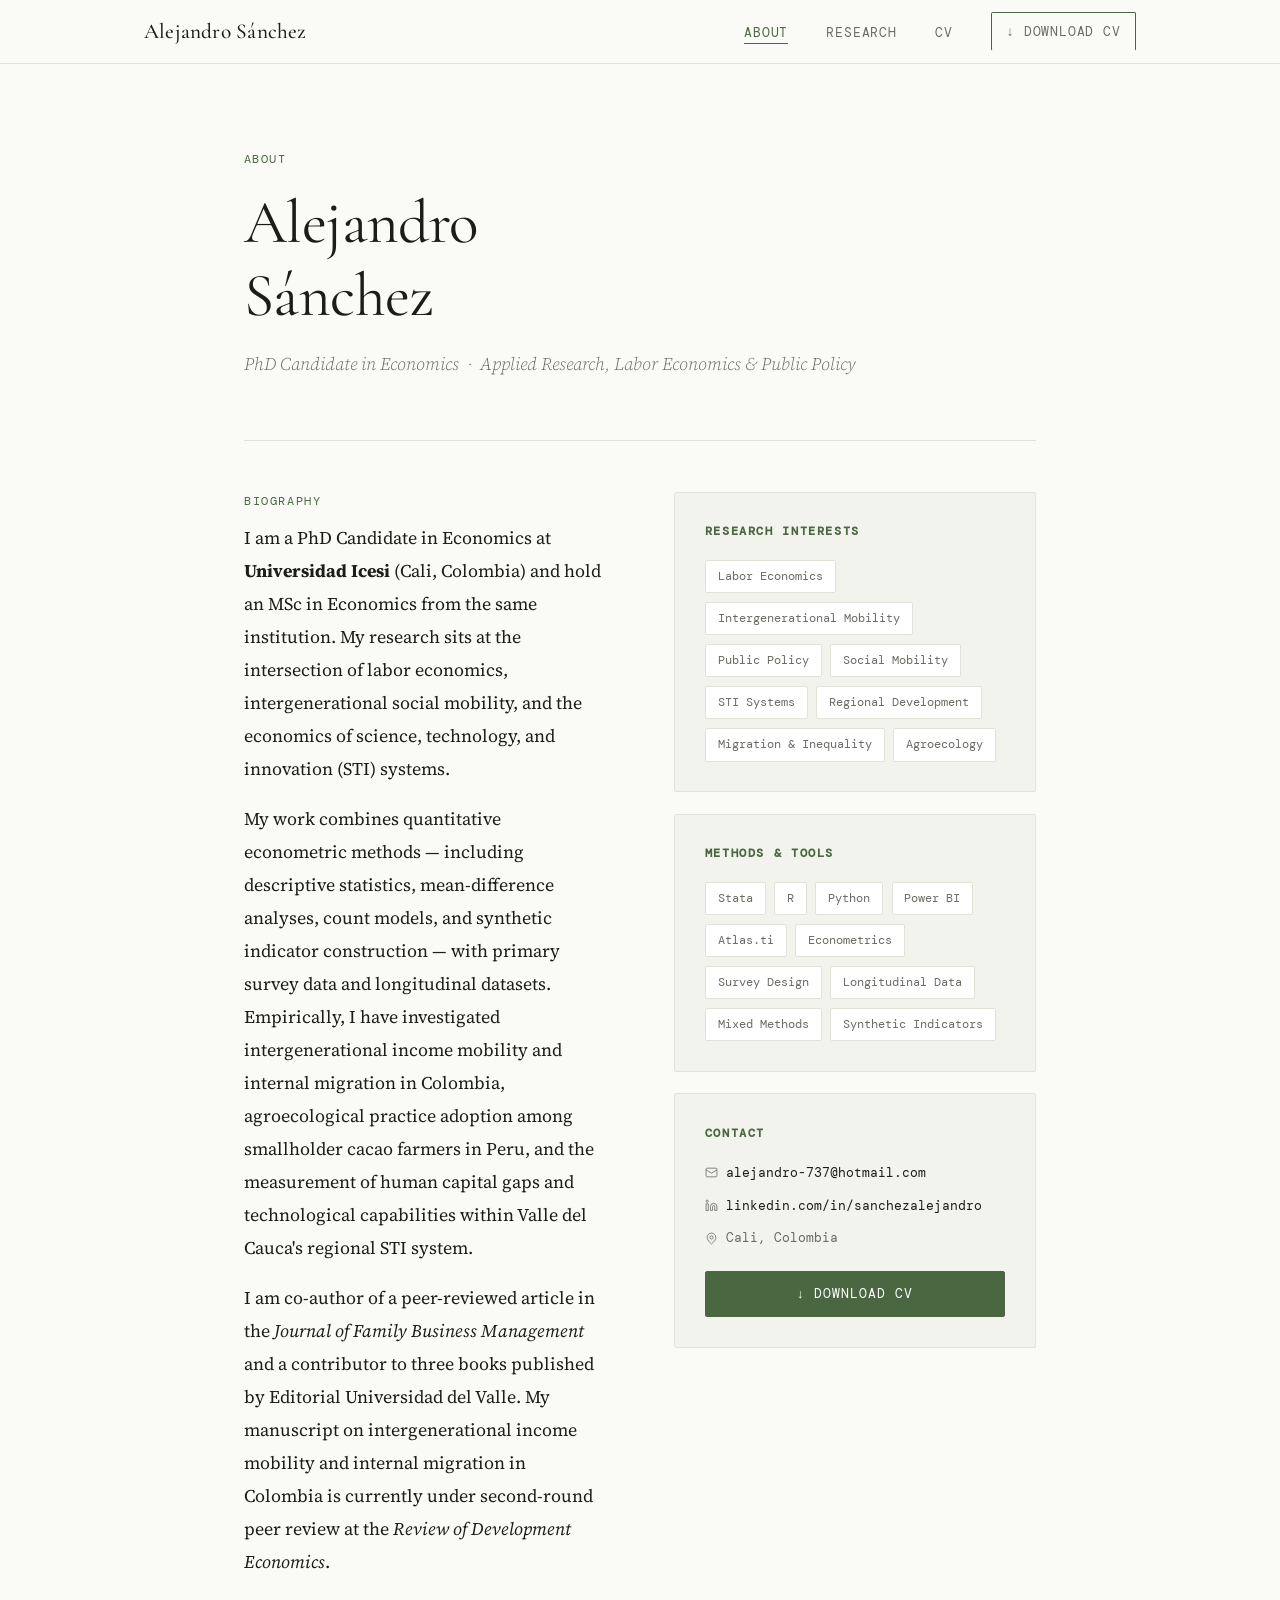
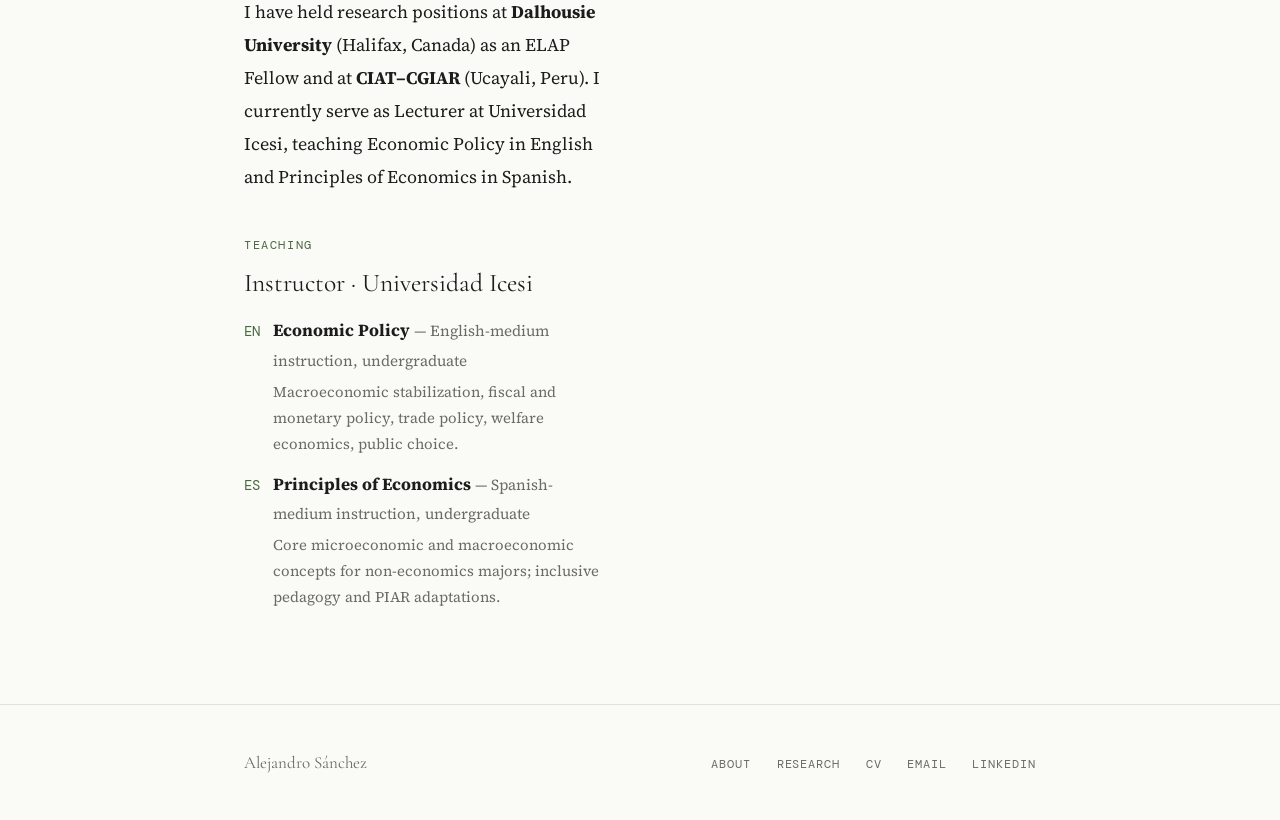
==== index.html @ cd6d00a6 "Initial website upload" ====
<!DOCTYPE html>
<html lang="en">
<head>
  <meta charset="UTF-8" />
  <meta name="viewport" content="width=device-width, initial-scale=1.0" />
  <title>Alejandro Sánchez — Economist & Researcher</title>
  <meta name="description" content="PhD Candidate in Economics at Universidad Icesi. Research in labor economics, intergenerational social mobility, and public policy." />
  <link rel="stylesheet" href="styles.css" />
</head>
<body>

  <!-- ── Navigation ──────────────────────────────────────── -->
  <nav aria-label="Main navigation">
    <div class="nav-inner">
      <a href="index.html" class="nav-brand">Alejandro Sánchez</a>
      <button class="nav-toggle" aria-label="Toggle menu" aria-expanded="false">
        <span></span><span></span><span></span>
      </button>
      <ul class="nav-links">
        <li><a href="index.html">About</a></li>
        <li><a href="research.html">Research</a></li>
        <li><a href="cv.html">CV</a></li>
        <li>
          <a href="YOUR_CV_FILE.pdf" class="btn btn-outline" download style="padding: 0.4rem 0.85rem; border-radius: 2px;">
            ↓ Download CV
          </a>
        </li>
      </ul>
    </div>
  </nav>

  <!-- ── Main Content ────────────────────────────────────── -->
  <main>
    <div class="container">

      <!-- Hero -->
      <div class="page-hero">
        <div class="label">About</div>
        <h1>Alejandro<br>Sánchez</h1>
        <p class="subtitle">PhD Candidate in Economics &nbsp;·&nbsp; Applied Research, Labor Economics &amp; Public Policy</p>
      </div>

      <!-- Bio + Aside -->
      <section style="border-bottom: none; padding-top: 3rem;">
        <div class="about-intro">

          <!-- Biography -->
          <div class="bio">
            <div class="section-label">Biography</div>
            <p>
              I am a PhD Candidate in Economics at <strong>Universidad Icesi</strong> (Cali, Colombia) and hold an MSc in Economics from the same institution. My research sits at the intersection of labor economics, intergenerational social mobility, and the economics of science, technology, and innovation (STI) systems.
            </p>
            <p>
              My work combines quantitative econometric methods — including descriptive statistics, mean-difference analyses, count models, and synthetic indicator construction — with primary survey data and longitudinal datasets. Empirically, I have investigated intergenerational income mobility and internal migration in Colombia, agroecological practice adoption among smallholder cacao farmers in Peru, and the measurement of human capital gaps and technological capabilities within Valle del Cauca's regional STI system.
            </p>
            <p>
              I am co-author of a peer-reviewed article in the <em>Journal of Family Business Management</em> and a contributor to three books published by Editorial Universidad del Valle. My manuscript on intergenerational income mobility and internal migration in Colombia is currently under second-round peer review at the <em>Review of Development Economics</em>.
            </p>
            <p>
              I have held research positions at <strong>Dalhousie University</strong> (Halifax, Canada) as an ELAP Fellow and at <strong>CIAT–CGIAR</strong> (Ucayali, Peru). I currently serve as Lecturer at Universidad Icesi, teaching Economic Policy in English and Principles of Economics in Spanish.
            </p>

            <!-- Teaching -->
            <div style="margin-top: 2.5rem;">
              <div class="section-label">Teaching</div>
              <h2 style="font-size: 1.5rem; margin-bottom: 1rem;">Instructor · Universidad Icesi</h2>
              <ul style="list-style: none; display: flex; flex-direction: column; gap: 0.75rem;">
                <li style="display: flex; gap: 0.75rem; align-items: baseline;">
                  <span class="mono text-accent">EN</span>
                  <div>
                    <strong>Economic Policy</strong> <span class="text-muted" style="font-size:0.9rem;">— English-medium instruction, undergraduate</span>
                    <div style="font-size:0.875rem; color: var(--text-muted); margin-top: 0.2rem;">Macroeconomic stabilization, fiscal and monetary policy, trade policy, welfare economics, public choice.</div>
                  </div>
                </li>
                <li style="display: flex; gap: 0.75rem; align-items: baseline;">
                  <span class="mono text-accent">ES</span>
                  <div>
                    <strong>Principles of Economics</strong> <span class="text-muted" style="font-size:0.9rem;">— Spanish-medium instruction, undergraduate</span>
                    <div style="font-size:0.875rem; color: var(--text-muted); margin-top: 0.2rem;">Core microeconomic and macroeconomic concepts for non-economics majors; inclusive pedagogy and PIAR adaptations.</div>
                  </div>
                </li>
              </ul>
            </div>

          </div><!-- /.bio -->

          <!-- Aside card -->
          <aside class="about-aside">
            <div class="aside-card" style="margin-bottom: 1.25rem;">
              <h4>Research Interests</h4>
              <ul class="interest-list">
                <li class="tag">Labor Economics</li>
                <li class="tag">Intergenerational Mobility</li>
                <li class="tag">Public Policy</li>
                <li class="tag">Social Mobility</li>
                <li class="tag">STI Systems</li>
                <li class="tag">Regional Development</li>
                <li class="tag">Migration &amp; Inequality</li>
                <li class="tag">Agroecology</li>
              </ul>
            </div>

            <div class="aside-card" style="margin-bottom: 1.25rem;">
              <h4>Methods &amp; Tools</h4>
              <ul class="methods-list">
                <li class="tag">Stata</li>
                <li class="tag">R</li>
                <li class="tag">Python</li>
                <li class="tag">Power BI</li>
                <li class="tag">Atlas.ti</li>
                <li class="tag">Econometrics</li>
                <li class="tag">Survey Design</li>
                <li class="tag">Longitudinal Data</li>
                <li class="tag">Mixed Methods</li>
                <li class="tag">Synthetic Indicators</li>
              </ul>
            </div>

            <div class="aside-card">
              <h4>Contact</h4>
              <ul class="contact-list">
                <li>
                  <svg width="13" height="13" viewBox="0 0 24 24" fill="none" stroke="currentColor" stroke-width="1.5" aria-hidden="true"><rect x="2" y="4" width="20" height="16" rx="2"/><path d="m22 7-8.97 5.7a1.94 1.94 0 0 1-2.06 0L2 7"/></svg>
                  <a href="mailto:alejandro-737@hotmail.com">alejandro-737@hotmail.com</a>
                </li>
                <li>
                  <svg width="13" height="13" viewBox="0 0 24 24" fill="none" stroke="currentColor" stroke-width="1.5" aria-hidden="true"><path d="M16 8a6 6 0 0 1 6 6v7h-4v-7a2 2 0 0 0-2-2 2 2 0 0 0-2 2v7h-4v-7a6 6 0 0 1 6-6z"/><rect x="2" y="9" width="4" height="12"/><circle cx="4" cy="4" r="2"/></svg>
                  <a href="https://linkedin.com/in/sanchezalejandro" target="_blank" rel="noopener">linkedin.com/in/sanchezalejandro</a>
                </li>
                <li>
                  <svg width="13" height="13" viewBox="0 0 24 24" fill="none" stroke="currentColor" stroke-width="1.5" aria-hidden="true"><path d="M20 10c0 6-8 12-8 12s-8-6-8-12a8 8 0 1 1 16 0z"/><circle cx="12" cy="10" r="3"/></svg>
                  <span>Cali, Colombia</span>
                </li>
              </ul>
              <a href="YOUR_CV_FILE.pdf" class="btn btn-primary" download style="width: 100%; justify-content: center;">
                ↓ Download CV
              </a>
            </div>
          </aside>

        </div>
      </section>

    </div><!-- /.container -->
  </main>

  <!-- ── Footer ───────────────────────────────────────────── -->
  <footer>
    <div class="container footer-inner">
      <span class="footer-name">Alejandro Sánchez</span>
      <ul class="footer-links">
        <li><a href="index.html">About</a></li>
        <li><a href="research.html">Research</a></li>
        <li><a href="cv.html">CV</a></li>
        <li><a href="mailto:alejandro-737@hotmail.com">Email</a></li>
        <li><a href="https://linkedin.com/in/sanchezalejandro" target="_blank" rel="noopener">LinkedIn</a></li>
      </ul>
    </div>
  </footer>

  <script src="script.js"></script>
</body>
</html>
---- styles.css ----
/* ============================================================
   styles.css — Alejandro Sánchez Academic Personal Site
   Theme: Quiet Editorial / Scholarly Minimalism
   ============================================================ */

/* ── Google Fonts ─────────────────────────────────────────── */
@import url('https://fonts.googleapis.com/css2?family=Cormorant+Garamond:ital,wght@0,300;0,400;0,500;0,600;1,300;1,400&family=Source+Serif+4:ital,opsz,wght@0,8..60,300;0,8..60,400;0,8..60,600;1,8..60,300;1,8..60,400&family=DM+Mono:wght@300;400&display=swap');

/* ── CSS Custom Properties ────────────────────────────────── */
:root {
  --bg:           #FAFAF7;
  --bg-alt:       #F3F3EE;
  --text:         #1C1C1A;
  --text-muted:   #6B6B65;
  --accent:       #4A6741;
  --accent-light: #E8EFDF;
  --border:       #E2E2DA;
  --white:        #FFFFFF;

  --font-display: 'Cormorant Garamond', Georgia, serif;
  --font-body:    'Source Serif 4', Georgia, serif;
  --font-mono:    'DM Mono', 'Courier New', monospace;

  --nav-h:        64px;
  --max-w:        860px;
  --max-w-wide:   1060px;

  --transition:   0.18s ease;
}

/* ── Reset & Base ─────────────────────────────────────────── */
*, *::before, *::after { box-sizing: border-box; margin: 0; padding: 0; }

html { scroll-behavior: smooth; font-size: 17px; }

body {
  font-family: var(--font-body);
  background: var(--bg);
  color: var(--text);
  line-height: 1.75;
  -webkit-font-smoothing: antialiased;
}

img { display: block; max-width: 100%; }

a {
  color: var(--accent);
  text-decoration: none;
  transition: opacity var(--transition);
}
a:hover { opacity: 0.72; }

/* ── Navigation ───────────────────────────────────────────── */
nav {
  position: fixed;
  top: 0; left: 0; right: 0;
  height: var(--nav-h);
  background: rgba(250, 250, 247, 0.94);
  backdrop-filter: blur(8px);
  -webkit-backdrop-filter: blur(8px);
  border-bottom: 1px solid var(--border);
  z-index: 100;
  display: flex;
  align-items: center;
}

.nav-inner {
  width: 100%;
  max-width: var(--max-w-wide);
  margin: 0 auto;
  padding: 0 2rem;
  display: flex;
  align-items: center;
  justify-content: space-between;
}

.nav-brand {
  font-family: var(--font-display);
  font-size: 1.25rem;
  font-weight: 500;
  color: var(--text);
  letter-spacing: 0.01em;
}
.nav-brand:hover { opacity: 1; color: var(--accent); }

.nav-links {
  display: flex;
  gap: 2.25rem;
  list-style: none;
  align-items: center;
}

.nav-links a {
  font-family: var(--font-mono);
  font-size: 0.78rem;
  font-weight: 400;
  letter-spacing: 0.06em;
  text-transform: uppercase;
  color: var(--text-muted);
  transition: color var(--transition);
  padding-bottom: 2px;
  border-bottom: 1px solid transparent;
}
.nav-links a:hover,
.nav-links a.active {
  color: var(--accent);
  border-bottom-color: var(--accent);
  opacity: 1;
}

/* Hamburger (mobile) */
.nav-toggle {
  display: none;
  background: none;
  border: none;
  cursor: pointer;
  padding: 4px;
  flex-direction: column;
  gap: 5px;
}
.nav-toggle span {
  display: block;
  width: 22px;
  height: 1.5px;
  background: var(--text);
  transition: var(--transition);
}

/* ── Page Layout ──────────────────────────────────────────── */
main {
  padding-top: var(--nav-h);
  min-height: 100vh;
}

.container {
  max-width: var(--max-w);
  margin: 0 auto;
  padding: 0 2rem;
}

.container-wide {
  max-width: var(--max-w-wide);
  margin: 0 auto;
  padding: 0 2rem;
}

/* ── Page Hero ────────────────────────────────────────────── */
.page-hero {
  padding: 5rem 0 3.5rem;
  border-bottom: 1px solid var(--border);
}

.page-hero .label {
  font-family: var(--font-mono);
  font-size: 0.72rem;
  letter-spacing: 0.12em;
  text-transform: uppercase;
  color: var(--accent);
  margin-bottom: 1rem;
}

.page-hero h1 {
  font-family: var(--font-display);
  font-size: clamp(2.4rem, 5vw, 3.6rem);
  font-weight: 400;
  line-height: 1.18;
  color: var(--text);
  letter-spacing: -0.01em;
}

.page-hero .subtitle {
  margin-top: 1rem;
  font-size: 1.05rem;
  color: var(--text-muted);
  font-style: italic;
  font-weight: 300;
}

/* ── Section Styles ───────────────────────────────────────── */
section {
  padding: 3.5rem 0;
  border-bottom: 1px solid var(--border);
}
section:last-child { border-bottom: none; }

.section-label {
  font-family: var(--font-mono);
  font-size: 0.68rem;
  letter-spacing: 0.14em;
  text-transform: uppercase;
  color: var(--accent);
  margin-bottom: 0.6rem;
}

h2 {
  font-family: var(--font-display);
  font-size: clamp(1.6rem, 3vw, 2.1rem);
  font-weight: 400;
  line-height: 1.25;
  margin-bottom: 1.75rem;
  color: var(--text);
}

h3 {
  font-family: var(--font-display);
  font-size: 1.3rem;
  font-weight: 500;
  margin-bottom: 0.4rem;
  color: var(--text);
}

p { margin-bottom: 1rem; }
p:last-child { margin-bottom: 0; }

/* ── About Page ───────────────────────────────────────────── */
.about-intro {
  display: grid;
  grid-template-columns: 1fr 1fr;
  gap: 4rem;
  align-items: start;
}

.about-intro .bio p {
  font-size: 1.05rem;
  line-height: 1.85;
}

.about-aside {
  position: sticky;
  top: calc(var(--nav-h) + 2rem);
}

.aside-card {
  background: var(--bg-alt);
  border: 1px solid var(--border);
  border-radius: 2px;
  padding: 1.75rem;
}

.aside-card h4 {
  font-family: var(--font-mono);
  font-size: 0.68rem;
  letter-spacing: 0.14em;
  text-transform: uppercase;
  color: var(--accent);
  margin-bottom: 1rem;
}

.interest-list, .methods-list {
  list-style: none;
  display: flex;
  flex-wrap: wrap;
  gap: 0.5rem;
}

.tag {
  font-family: var(--font-mono);
  font-size: 0.72rem;
  padding: 0.3rem 0.7rem;
  background: var(--white);
  border: 1px solid var(--border);
  color: var(--text-muted);
  border-radius: 2px;
  white-space: nowrap;
}

.contact-list {
  list-style: none;
  display: flex;
  flex-direction: column;
  gap: 0.55rem;
  margin-bottom: 1.25rem;
}

.contact-list li {
  font-family: var(--font-mono);
  font-size: 0.78rem;
  color: var(--text-muted);
  display: flex;
  align-items: center;
  gap: 0.5rem;
}

.contact-list a {
  color: var(--text);
}
.contact-list a:hover { color: var(--accent); opacity: 1; }

/* ── Buttons ──────────────────────────────────────────────── */
.btn {
  display: inline-flex;
  align-items: center;
  gap: 0.5rem;
  font-family: var(--font-mono);
  font-size: 0.75rem;
  letter-spacing: 0.08em;
  text-transform: uppercase;
  padding: 0.65rem 1.25rem;
  border: 1px solid currentColor;
  border-radius: 2px;
  transition: all var(--transition);
  cursor: pointer;
}

.btn-primary {
  background: var(--accent);
  color: var(--white);
  border-color: var(--accent);
}
.btn-primary:hover {
  background: transparent;
  color: var(--accent);
  opacity: 1;
}

.btn-outline {
  background: transparent;
  color: var(--accent);
  border-color: var(--accent);
}
.btn-outline:hover {
  background: var(--accent);
  color: var(--white);
  opacity: 1;
}

.btn-ghost {
  background: transparent;
  color: var(--text-muted);
  border-color: var(--border);
}
.btn-ghost:hover {
  color: var(--accent);
  border-color: var(--accent);
  opacity: 1;
}

/* ── Research Page ────────────────────────────────────────── */
.research-intro {
  font-size: 1.05rem;
  line-height: 1.85;
  max-width: 680px;
}

.project-grid {
  display: grid;
  gap: 1.5rem;
  margin-top: 1.5rem;
}

.project-card {
  background: var(--bg-alt);
  border: 1px solid var(--border);
  border-radius: 2px;
  padding: 1.75rem;
  border-left: 3px solid var(--accent);
  transition: border-color var(--transition);
}

.project-card:hover { border-left-color: var(--text); }

.project-card .project-meta {
  font-family: var(--font-mono);
  font-size: 0.68rem;
  letter-spacing: 0.1em;
  text-transform: uppercase;
  color: var(--accent);
  margin-bottom: 0.6rem;
}

.project-card h3 {
  font-size: 1.15rem;
  margin-bottom: 0.65rem;
}

.project-card p {
  font-size: 0.95rem;
  color: var(--text-muted);
  line-height: 1.7;
}

/* Publications */
.pub-list {
  display: flex;
  flex-direction: column;
  gap: 1.75rem;
  margin-top: 1rem;
}

.pub-item {
  padding-left: 1.25rem;
  border-left: 2px solid var(--border);
  transition: border-color var(--transition);
}
.pub-item:hover { border-left-color: var(--accent); }

.pub-item .pub-type {
  font-family: var(--font-mono);
  font-size: 0.65rem;
  letter-spacing: 0.12em;
  text-transform: uppercase;
  color: var(--accent);
  margin-bottom: 0.35rem;
}

.pub-item .pub-title {
  font-family: var(--font-display);
  font-size: 1.1rem;
  font-style: italic;
  font-weight: 400;
  line-height: 1.35;
  margin-bottom: 0.35rem;
}

.pub-item .pub-meta {
  font-size: 0.875rem;
  color: var(--text-muted);
  line-height: 1.5;
}

.pub-item .pub-doi {
  font-family: var(--font-mono);
  font-size: 0.72rem;
  margin-top: 0.4rem;
  color: var(--accent);
}

/* Methods grid */
.methods-grid {
  display: grid;
  grid-template-columns: repeat(auto-fill, minmax(200px, 1fr));
  gap: 1rem;
  margin-top: 1rem;
}

.method-item {
  background: var(--bg-alt);
  border: 1px solid var(--border);
  padding: 1rem 1.25rem;
  border-radius: 2px;
}

.method-item h4 {
  font-family: var(--font-mono);
  font-size: 0.72rem;
  letter-spacing: 0.08em;
  text-transform: uppercase;
  color: var(--accent);
  margin-bottom: 0.4rem;
}

.method-item p {
  font-size: 0.88rem;
  color: var(--text-muted);
}

/* Conference */
.conf-item {
  display: flex;
  gap: 1.5rem;
  padding: 1.25rem 0;
  border-bottom: 1px solid var(--border);
}
.conf-item:last-child { border-bottom: none; }

.conf-year {
  font-family: var(--font-mono);
  font-size: 0.75rem;
  color: var(--text-muted);
  min-width: 40px;
  padding-top: 0.15rem;
}

.conf-detail .conf-title {
  font-style: italic;
  margin-bottom: 0.2rem;
}

.conf-detail .conf-venue {
  font-family: var(--font-mono);
  font-size: 0.75rem;
  color: var(--text-muted);
}

/* ── CV Page ──────────────────────────────────────────────── */
.cv-header {
  display: flex;
  align-items: flex-start;
  justify-content: space-between;
  gap: 2rem;
  padding: 4rem 0 3rem;
  border-bottom: 1px solid var(--border);
}

.cv-name {
  font-family: var(--font-display);
  font-size: clamp(2.2rem, 4.5vw, 3.2rem);
  font-weight: 400;
  line-height: 1.1;
  letter-spacing: -0.01em;
}

.cv-headline {
  font-size: 1rem;
  color: var(--text-muted);
  margin-top: 0.5rem;
  font-style: italic;
}

.cv-contact-inline {
  display: flex;
  flex-direction: column;
  gap: 0.35rem;
  align-items: flex-end;
  padding-top: 0.4rem;
}

.cv-contact-inline span,
.cv-contact-inline a {
  font-family: var(--font-mono);
  font-size: 0.72rem;
  color: var(--text-muted);
}
.cv-contact-inline a:hover { color: var(--accent); opacity: 1; }

/* CV Sections */
.cv-section {
  padding: 2.5rem 0;
  border-bottom: 1px solid var(--border);
}
.cv-section:last-child { border-bottom: none; }

.cv-section-head {
  display: flex;
  align-items: baseline;
  gap: 1rem;
  margin-bottom: 1.75rem;
}

.cv-section-head h2 {
  font-size: 1.15rem;
  font-family: var(--font-display);
  font-weight: 500;
  text-transform: none;
  margin-bottom: 0;
  letter-spacing: 0;
}

.cv-section-head::after {
  content: '';
  flex: 1;
  height: 1px;
  background: var(--border);
}

/* CV Entry */
.cv-entry {
  display: grid;
  grid-template-columns: 140px 1fr;
  gap: 1rem 2rem;
  margin-bottom: 1.75rem;
}
.cv-entry:last-child { margin-bottom: 0; }

.cv-entry-date {
  font-family: var(--font-mono);
  font-size: 0.72rem;
  color: var(--text-muted);
  padding-top: 0.25rem;
  line-height: 1.5;
}

.cv-entry-content h3 {
  font-size: 1.05rem;
  margin-bottom: 0.2rem;
}

.cv-entry-content .cv-org {
  font-family: var(--font-mono);
  font-size: 0.75rem;
  color: var(--accent);
  margin-bottom: 0.55rem;
}

.cv-entry-content ul {
  list-style: none;
  padding: 0;
  display: flex;
  flex-direction: column;
  gap: 0.3rem;
}

.cv-entry-content ul li {
  font-size: 0.9rem;
  color: var(--text-muted);
  line-height: 1.65;
  padding-left: 1rem;
  position: relative;
}

.cv-entry-content ul li::before {
  content: '—';
  position: absolute;
  left: 0;
  color: var(--border);
  font-size: 0.8rem;
}

/* Skills grid on CV */
.skills-columns {
  display: grid;
  grid-template-columns: repeat(auto-fill, minmax(220px, 1fr));
  gap: 1.5rem;
}

.skill-group h4 {
  font-family: var(--font-mono);
  font-size: 0.68rem;
  letter-spacing: 0.12em;
  text-transform: uppercase;
  color: var(--accent);
  margin-bottom: 0.6rem;
}

.skill-group ul {
  list-style: none;
  display: flex;
  flex-direction: column;
  gap: 0.25rem;
}

.skill-group ul li {
  font-size: 0.9rem;
  color: var(--text-muted);
}

/* Award entries */
.award-item {
  display: grid;
  grid-template-columns: 140px 1fr;
  gap: 1rem 2rem;
  padding: 1.1rem 0;
  border-bottom: 1px solid var(--border);
}
.award-item:last-child { border-bottom: none; }

.award-year {
  font-family: var(--font-mono);
  font-size: 0.72rem;
  color: var(--text-muted);
}

.award-detail h4 {
  font-family: var(--font-display);
  font-size: 1.05rem;
  font-weight: 400;
  margin-bottom: 0.2rem;
}

.award-detail p {
  font-size: 0.875rem;
  color: var(--text-muted);
}

/* ── Footer ───────────────────────────────────────────────── */
footer {
  border-top: 1px solid var(--border);
  padding: 2.5rem 0;
  margin-top: 2rem;
}

.footer-inner {
  display: flex;
  align-items: center;
  justify-content: space-between;
  gap: 1.5rem;
}

.footer-name {
  font-family: var(--font-display);
  font-size: 1rem;
  font-weight: 400;
  color: var(--text-muted);
}

.footer-links {
  display: flex;
  gap: 1.5rem;
  list-style: none;
}

.footer-links a {
  font-family: var(--font-mono);
  font-size: 0.7rem;
  letter-spacing: 0.08em;
  text-transform: uppercase;
  color: var(--text-muted);
}
.footer-links a:hover { color: var(--accent); opacity: 1; }

/* ── Utilities ────────────────────────────────────────────── */
.divider {
  height: 1px;
  background: var(--border);
  margin: 2rem 0;
}

.text-muted { color: var(--text-muted); }
.text-accent { color: var(--accent); }
.mono { font-family: var(--font-mono); font-size: 0.8rem; }

/* ── Responsive ───────────────────────────────────────────── */
@media (max-width: 720px) {
  :root { --nav-h: 56px; }
  html { font-size: 16px; }

  .nav-toggle { display: flex; }

  .nav-links {
    display: none;
    position: absolute;
    top: var(--nav-h);
    left: 0; right: 0;
    flex-direction: column;
    background: var(--bg);
    border-bottom: 1px solid var(--border);
    padding: 1.5rem 2rem;
    gap: 1.25rem;
    text-align: left;
  }
  .nav-links.open { display: flex; }
  .nav-links a { font-size: 0.85rem; }

  .about-intro { grid-template-columns: 1fr; gap: 2.5rem; }
  .about-aside { position: static; }

  .cv-header { flex-direction: column; gap: 1rem; }
  .cv-contact-inline { align-items: flex-start; }

  .cv-entry { grid-template-columns: 1fr; gap: 0.3rem; }
  .cv-entry-date { font-size: 0.68rem; }

  .award-item { grid-template-columns: 1fr; gap: 0.3rem; }

  .footer-inner { flex-direction: column; align-items: flex-start; gap: 1rem; }

  .conf-item { flex-direction: column; gap: 0.4rem; }

  .methods-grid { grid-template-columns: 1fr 1fr; }
}

@media (max-width: 480px) {
  .container, .container-wide { padding: 0 1.25rem; }
  .methods-grid { grid-template-columns: 1fr; }
  .page-hero { padding: 3.5rem 0 2.5rem; }
}
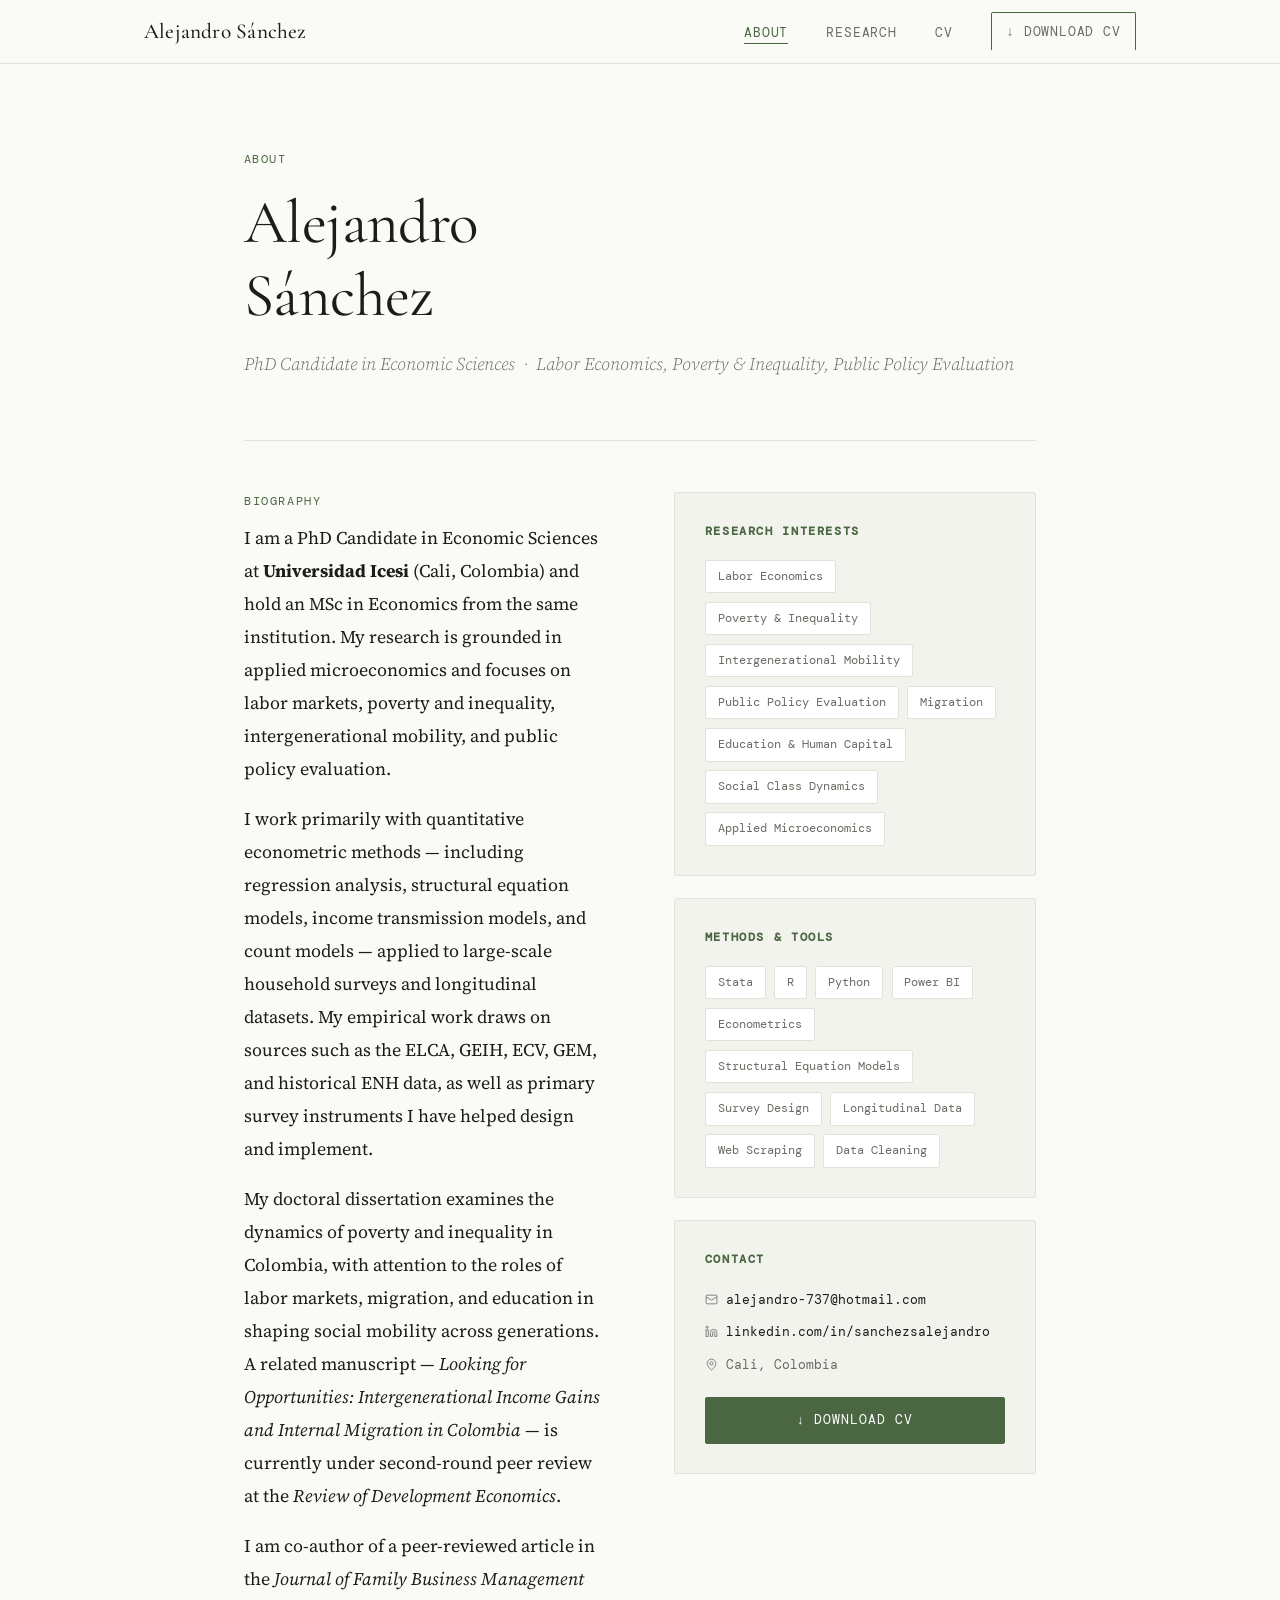
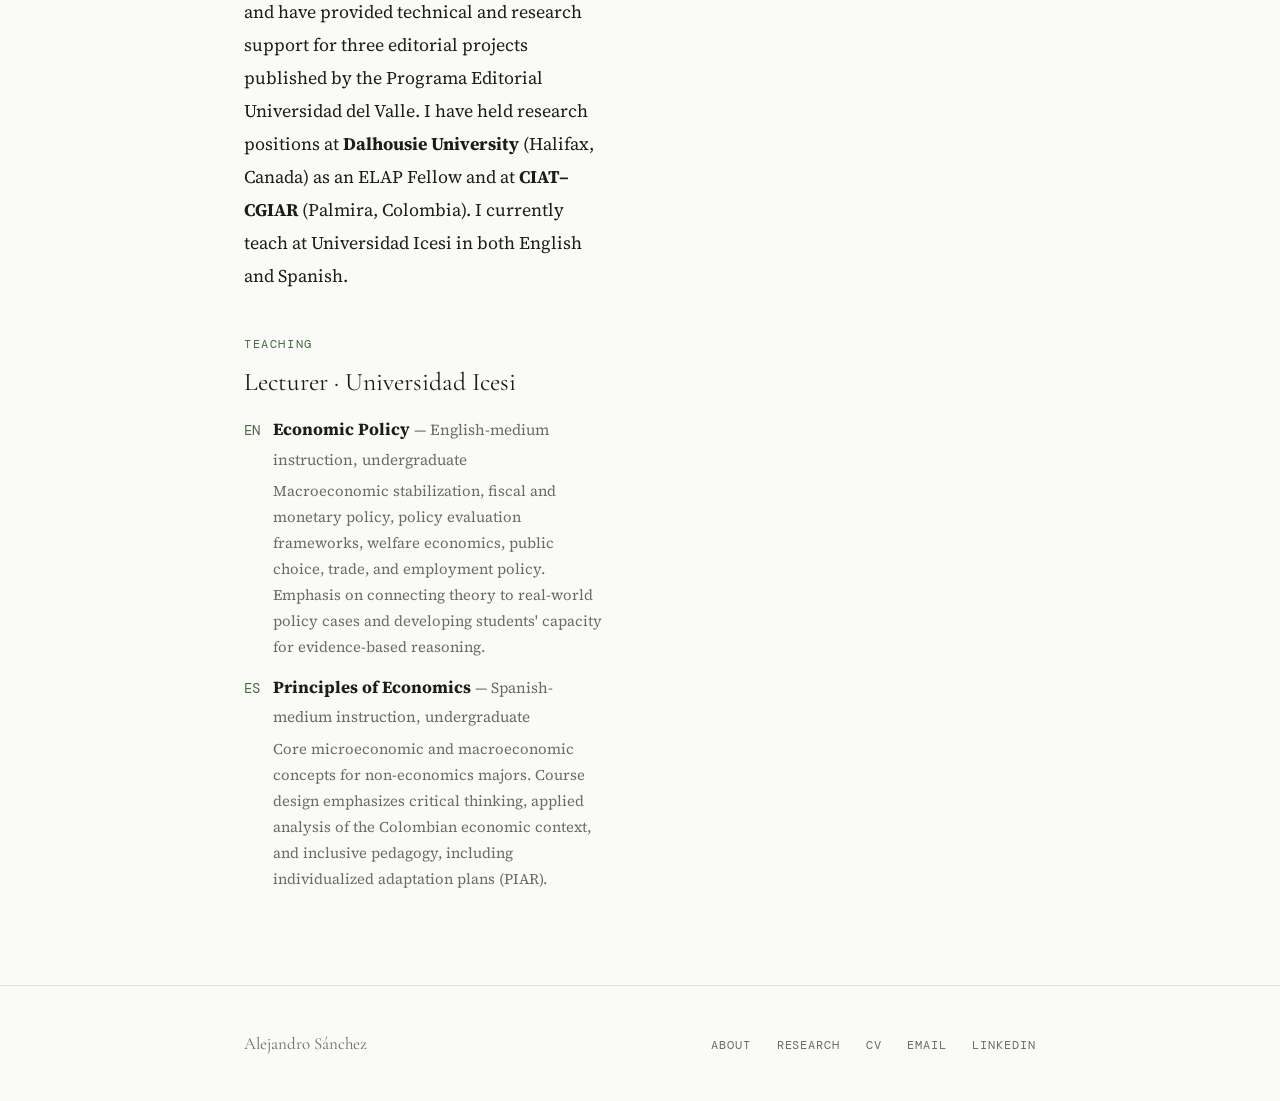
==== commit 6edbce17: "Add files via upload" ====
--- a/index.html
+++ b/index.html
@@ -4,7 +4,7 @@
   <meta charset="UTF-8" />
   <meta name="viewport" content="width=device-width, initial-scale=1.0" />
   <title>Alejandro Sánchez — Economist & Researcher</title>
-  <meta name="description" content="PhD Candidate in Economics at Universidad Icesi. Research in labor economics, intergenerational social mobility, and public policy." />
+  <meta name="description" content="PhD Candidate in Economic Sciences at Universidad Icesi. Applied microeconomics, labor economics, poverty and inequality, and public policy evaluation." />
   <link rel="stylesheet" href="styles.css" />
 </head>
 <body>
@@ -37,7 +37,7 @@
       <div class="page-hero">
         <div class="label">About</div>
         <h1>Alejandro<br>Sánchez</h1>
-        <p class="subtitle">PhD Candidate in Economics &nbsp;·&nbsp; Applied Research, Labor Economics &amp; Public Policy</p>
+        <p class="subtitle">PhD Candidate in Economic Sciences &nbsp;·&nbsp; Labor Economics, Poverty &amp; Inequality, Public Policy Evaluation</p>
       </div>
 
       <!-- Bio + Aside -->
@@ -48,35 +48,35 @@
           <div class="bio">
             <div class="section-label">Biography</div>
             <p>
-              I am a PhD Candidate in Economics at <strong>Universidad Icesi</strong> (Cali, Colombia) and hold an MSc in Economics from the same institution. My research sits at the intersection of labor economics, intergenerational social mobility, and the economics of science, technology, and innovation (STI) systems.
+              I am a PhD Candidate in Economic Sciences at <strong>Universidad Icesi</strong> (Cali, Colombia) and hold an MSc in Economics from the same institution. My research is grounded in applied microeconomics and focuses on labor markets, poverty and inequality, intergenerational mobility, and public policy evaluation.
             </p>
             <p>
-              My work combines quantitative econometric methods — including descriptive statistics, mean-difference analyses, count models, and synthetic indicator construction — with primary survey data and longitudinal datasets. Empirically, I have investigated intergenerational income mobility and internal migration in Colombia, agroecological practice adoption among smallholder cacao farmers in Peru, and the measurement of human capital gaps and technological capabilities within Valle del Cauca's regional STI system.
+              I work primarily with quantitative econometric methods — including regression analysis, structural equation models, income transmission models, and count models — applied to large-scale household surveys and longitudinal datasets. My empirical work draws on sources such as the ELCA, GEIH, ECV, GEM, and historical ENH data, as well as primary survey instruments I have helped design and implement.
             </p>
             <p>
-              I am co-author of a peer-reviewed article in the <em>Journal of Family Business Management</em> and a contributor to three books published by Editorial Universidad del Valle. My manuscript on intergenerational income mobility and internal migration in Colombia is currently under second-round peer review at the <em>Review of Development Economics</em>.
+              My doctoral dissertation examines the dynamics of poverty and inequality in Colombia, with attention to the roles of labor markets, migration, and education in shaping social mobility across generations. A related manuscript — <em>Looking for Opportunities: Intergenerational Income Gains and Internal Migration in Colombia</em> — is currently under second-round peer review at the <em>Review of Development Economics</em>.
             </p>
             <p>
-              I have held research positions at <strong>Dalhousie University</strong> (Halifax, Canada) as an ELAP Fellow and at <strong>CIAT–CGIAR</strong> (Ucayali, Peru). I currently serve as Lecturer at Universidad Icesi, teaching Economic Policy in English and Principles of Economics in Spanish.
+              I am co-author of a peer-reviewed article in the <em>Journal of Family Business Management</em> and have provided technical and research support for three editorial projects published by the Programa Editorial Universidad del Valle. I have held research positions at <strong>Dalhousie University</strong> (Halifax, Canada) as an ELAP Fellow and at <strong>CIAT–CGIAR</strong> (Palmira, Colombia). I currently teach at Universidad Icesi in both English and Spanish.
             </p>
 
             <!-- Teaching -->
             <div style="margin-top: 2.5rem;">
               <div class="section-label">Teaching</div>
-              <h2 style="font-size: 1.5rem; margin-bottom: 1rem;">Instructor · Universidad Icesi</h2>
+              <h2 style="font-size: 1.5rem; margin-bottom: 1rem;">Lecturer · Universidad Icesi</h2>
               <ul style="list-style: none; display: flex; flex-direction: column; gap: 0.75rem;">
                 <li style="display: flex; gap: 0.75rem; align-items: baseline;">
                   <span class="mono text-accent">EN</span>
                   <div>
                     <strong>Economic Policy</strong> <span class="text-muted" style="font-size:0.9rem;">— English-medium instruction, undergraduate</span>
-                    <div style="font-size:0.875rem; color: var(--text-muted); margin-top: 0.2rem;">Macroeconomic stabilization, fiscal and monetary policy, trade policy, welfare economics, public choice.</div>
+                    <div style="font-size:0.875rem; color: var(--text-muted); margin-top: 0.2rem;">Macroeconomic stabilization, fiscal and monetary policy, policy evaluation frameworks, welfare economics, public choice, trade, and employment policy. Emphasis on connecting theory to real-world policy cases and developing students' capacity for evidence-based reasoning.</div>
                   </div>
                 </li>
                 <li style="display: flex; gap: 0.75rem; align-items: baseline;">
                   <span class="mono text-accent">ES</span>
                   <div>
                     <strong>Principles of Economics</strong> <span class="text-muted" style="font-size:0.9rem;">— Spanish-medium instruction, undergraduate</span>
-                    <div style="font-size:0.875rem; color: var(--text-muted); margin-top: 0.2rem;">Core microeconomic and macroeconomic concepts for non-economics majors; inclusive pedagogy and PIAR adaptations.</div>
+                    <div style="font-size:0.875rem; color: var(--text-muted); margin-top: 0.2rem;">Core microeconomic and macroeconomic concepts for non-economics majors. Course design emphasizes critical thinking, applied analysis of the Colombian economic context, and inclusive pedagogy, including individualized adaptation plans (PIAR).</div>
                   </div>
                 </li>
               </ul>
@@ -90,13 +90,13 @@
               <h4>Research Interests</h4>
               <ul class="interest-list">
                 <li class="tag">Labor Economics</li>
+                <li class="tag">Poverty &amp; Inequality</li>
                 <li class="tag">Intergenerational Mobility</li>
-                <li class="tag">Public Policy</li>
-                <li class="tag">Social Mobility</li>
-                <li class="tag">STI Systems</li>
-                <li class="tag">Regional Development</li>
-                <li class="tag">Migration &amp; Inequality</li>
-                <li class="tag">Agroecology</li>
+                <li class="tag">Public Policy Evaluation</li>
+                <li class="tag">Migration</li>
+                <li class="tag">Education &amp; Human Capital</li>
+                <li class="tag">Social Class Dynamics</li>
+                <li class="tag">Applied Microeconomics</li>
               </ul>
             </div>
 
@@ -107,12 +107,12 @@
                 <li class="tag">R</li>
                 <li class="tag">Python</li>
                 <li class="tag">Power BI</li>
-                <li class="tag">Atlas.ti</li>
                 <li class="tag">Econometrics</li>
+                <li class="tag">Structural Equation Models</li>
                 <li class="tag">Survey Design</li>
                 <li class="tag">Longitudinal Data</li>
-                <li class="tag">Mixed Methods</li>
-                <li class="tag">Synthetic Indicators</li>
+                <li class="tag">Web Scraping</li>
+                <li class="tag">Data Cleaning</li>
               </ul>
             </div>
 
@@ -125,7 +125,7 @@
                 </li>
                 <li>
                   <svg width="13" height="13" viewBox="0 0 24 24" fill="none" stroke="currentColor" stroke-width="1.5" aria-hidden="true"><path d="M16 8a6 6 0 0 1 6 6v7h-4v-7a2 2 0 0 0-2-2 2 2 0 0 0-2 2v7h-4v-7a6 6 0 0 1 6-6z"/><rect x="2" y="9" width="4" height="12"/><circle cx="4" cy="4" r="2"/></svg>
-                  <a href="https://linkedin.com/in/sanchezalejandro" target="_blank" rel="noopener">linkedin.com/in/sanchezalejandro</a>
+                  <a href="https://www.linkedin.com/in/sanchezsalejandro/" target="_blank" rel="noopener">linkedin.com/in/sanchezsalejandro</a>
                 </li>
                 <li>
                   <svg width="13" height="13" viewBox="0 0 24 24" fill="none" stroke="currentColor" stroke-width="1.5" aria-hidden="true"><path d="M20 10c0 6-8 12-8 12s-8-6-8-12a8 8 0 1 1 16 0z"/><circle cx="12" cy="10" r="3"/></svg>
@@ -153,7 +153,7 @@
         <li><a href="research.html">Research</a></li>
         <li><a href="cv.html">CV</a></li>
         <li><a href="mailto:alejandro-737@hotmail.com">Email</a></li>
-        <li><a href="https://linkedin.com/in/sanchezalejandro" target="_blank" rel="noopener">LinkedIn</a></li>
+        <li><a href="https://www.linkedin.com/in/sanchezsalejandro/" target="_blank" rel="noopener">LinkedIn</a></li>
       </ul>
     </div>
   </footer>
